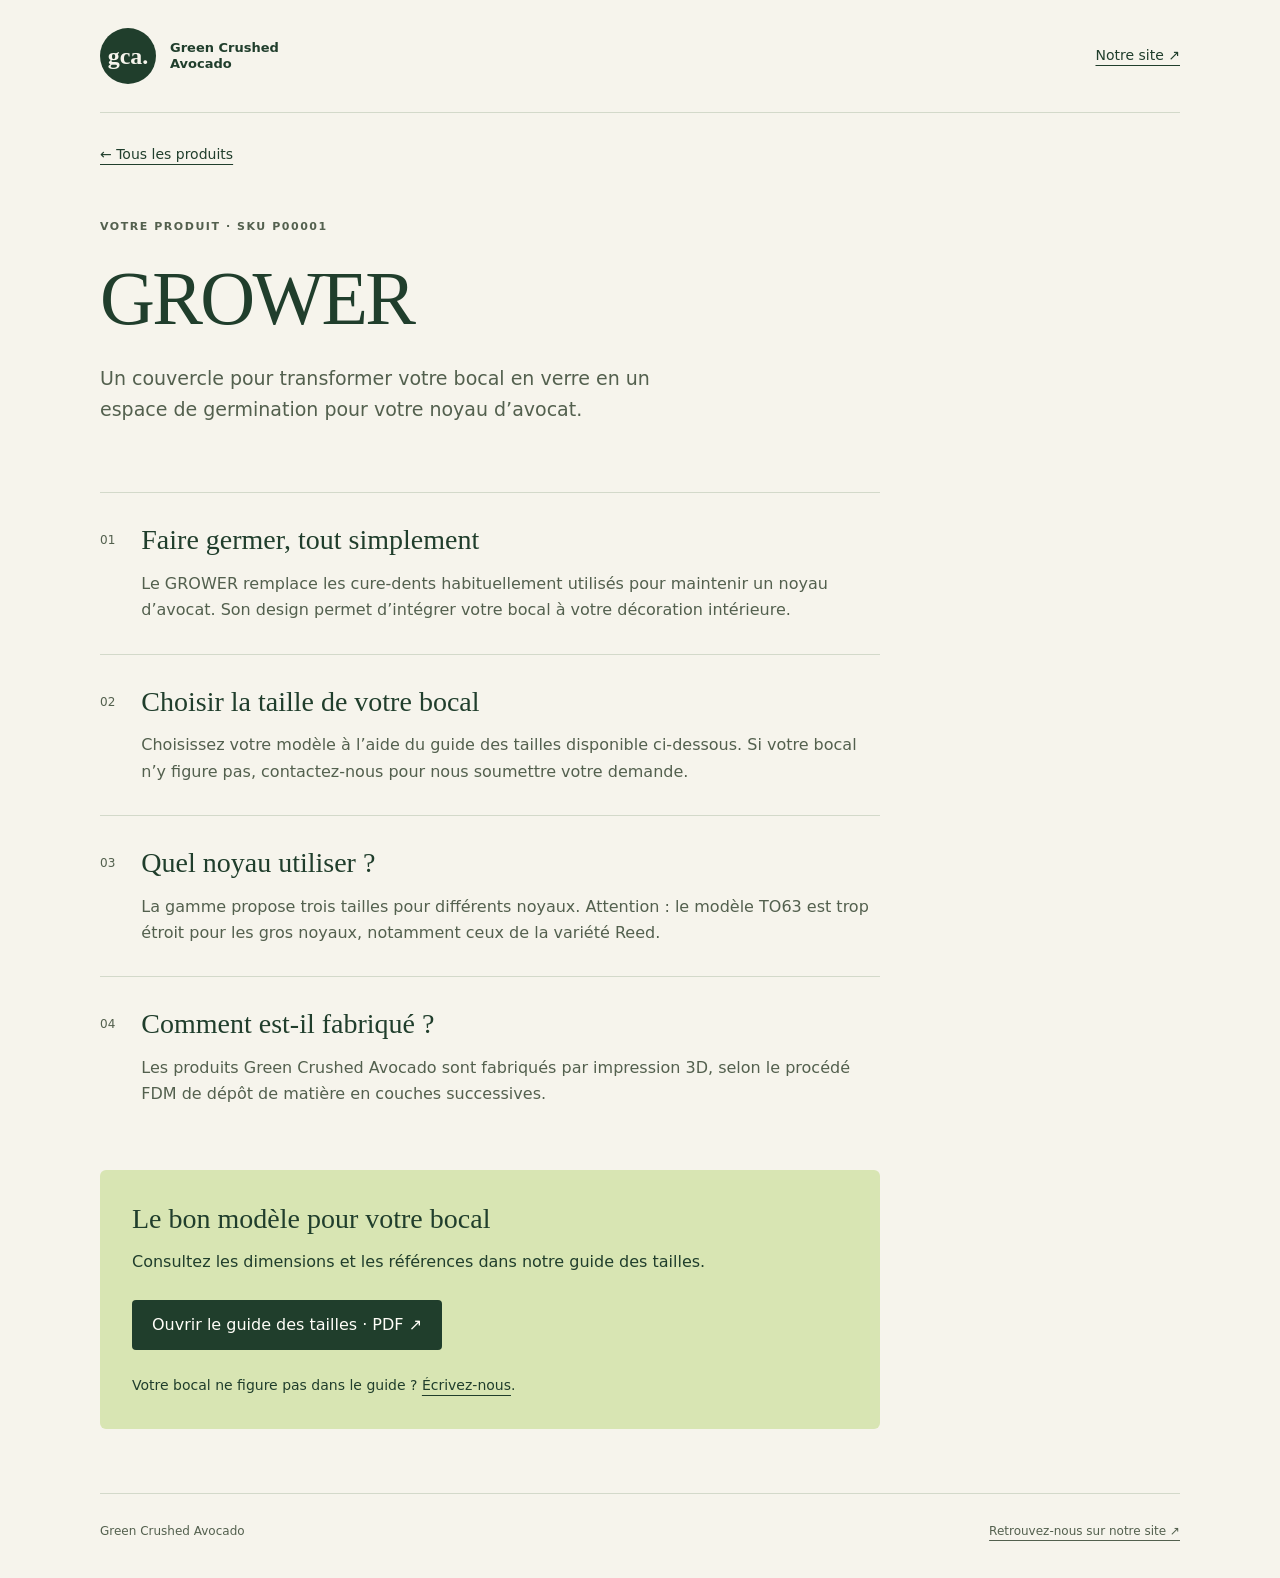
==== p00001/index.html @ f4dd9246 "Initial commit" ====
<!doctype html>
<html lang="fr">
<head>
  <meta charset="utf-8">
  <meta name="viewport" content="width=device-width, initial-scale=1">
  <meta name="description" content="Un couvercle pour transformer votre bocal en verre en un espace de germination pour votre noyau d’avocat.">
  <title>GROWER | Green Crushed Avocado</title>
  <link rel="stylesheet" href="../assets/style.css">
</head>
<body>
  <a class="skip" href="#contenu">Aller au contenu</a>
  <header class="header"><a class="brand" href="../index.html"><span class="brand-icon" aria-hidden="true">gca.</span><span>Green Crushed<br>Avocado</span></a><a class="site-link" href="https://greencrushedavocado.fr/">Notre site ↗</a></header>
  <main id="contenu"><a class="back" href="../index.html">← Tous les produits</a><section class="hero product-hero"><p class="eyebrow">Votre produit · SKU p00001</p><h1>GROWER</h1><p class="intro">Un couvercle pour transformer votre bocal en verre en un espace de germination pour votre noyau d’avocat.</p></section><div class="details"><section class="info"><span class="section-number" aria-hidden="true">01</span><div><h2>Faire germer, tout simplement</h2><p>Le GROWER remplace les cure-dents habituellement utilisés pour maintenir un noyau d’avocat. Son design permet d’intégrer votre bocal à votre décoration intérieure.</p></div></section>
<section class="info"><span class="section-number" aria-hidden="true">02</span><div><h2>Choisir la taille de votre bocal</h2><p>Choisissez votre modèle à l’aide du guide des tailles disponible ci-dessous. Si votre bocal n’y figure pas, contactez-nous pour nous soumettre votre demande.</p></div></section>
<section class="info"><span class="section-number" aria-hidden="true">03</span><div><h2>Quel noyau utiliser ?</h2><p>La gamme propose trois tailles pour différents noyaux. Attention : le modèle TO63 est trop étroit pour les gros noyaux, notamment ceux de la variété Reed.</p></div></section>
<section class="info"><span class="section-number" aria-hidden="true">04</span><div><h2>Comment est-il fabriqué ?</h2><p>Les produits Green Crushed Avocado sont fabriqués par impression 3D, selon le procédé FDM de dépôt de matière en couches successives.</p></div></section></div><aside class="help"><h2>Le bon modèle pour votre bocal</h2><p>Consultez les dimensions et les références dans notre guide des tailles.</p><a class="button" href="../assets/guide-des-tailles.pdf">Ouvrir le guide des tailles · PDF ↗</a><p class="contact">Votre bocal ne figure pas dans le guide ? <a href="mailto:greencrushedavocado@gmail.com">Écrivez-nous</a>.</p></aside></main>
  <footer><span>Green Crushed Avocado</span><a href="https://greencrushedavocado.fr/">Retrouvez-nous sur notre site ↗</a></footer>
</body>
</html>
---- assets/style.css ----
:root{--paper:#f6f4ec;--green:#203e2c;--muted:#53604e;--line:#d3d9ca;--accent:#d8e5b3;--white:#fffef8;color-scheme:light}
*{box-sizing:border-box}
body{margin:0;background:var(--paper);color:var(--green);font:16px/1.65 system-ui,-apple-system,BlinkMacSystemFont,"Segoe UI",sans-serif}
a{color:inherit;text-underline-offset:5px}
a:focus-visible{outline:3px solid var(--green);outline-offset:6px}
.header,main,footer{width:min(1080px,calc(100% - 48px));margin:auto}
.header{display:flex;justify-content:space-between;align-items:center;padding:28px 0;border-bottom:1px solid var(--line);gap:20px}
.brand{display:flex;align-items:center;gap:14px;text-decoration:none;font-size:13px;font-weight:650;line-height:1.25}
.brand-icon{display:grid;place-items:center;width:56px;height:56px;border-radius:50%;background:var(--green);color:var(--paper);font:bold 24px Georgia,serif}
.site-link{font-size:14px}
.hero{padding:72px 0 48px;max-width:780px}
.eyebrow{text-transform:uppercase;font-size:11px;letter-spacing:.14em;font-weight:700;color:var(--muted)}
h1{font:clamp(40px,6vw,76px)/1.08 Georgia,"Times New Roman",serif;letter-spacing:-.035em;margin:20px 0 24px;overflow-wrap:anywhere}
.intro{font-size:19px;color:var(--muted);max-width:570px}
.grid{display:grid;grid-template-columns:repeat(2,minmax(0,1fr));gap:20px;padding-bottom:72px}
.card{display:flex;flex-direction:column;background:var(--white);border:1px solid var(--line);border-radius:6px;padding:32px;text-decoration:none;transition:background .15s}
.card:hover{background:var(--accent)}
.card h2{font:30px/1.2 Georgia,serif;margin:22px 0 10px;overflow-wrap:anywhere}
.card p{color:var(--muted);margin:0 0 30px}
.card-link{margin-top:auto;border-top:1px solid var(--line);padding-top:18px;display:flex;justify-content:space-between;font-size:14px;font-weight:600;gap:12px}
.back{display:inline-block;margin-top:30px;font-size:14px}
.product-hero{padding-top:40px}
.product-photo{display:block;width:100%;max-height:520px;object-fit:contain;border-radius:6px;margin-top:32px;background:var(--white)}
.details{max-width:780px}
.info{display:flex;gap:26px;padding:30px 0;border-top:1px solid var(--line)}
.section-number{font-size:12px;color:var(--muted);padding-top:8px}
.info h2,.help h2{font:28px/1.2 Georgia,serif;margin:0 0 14px}
.info p{margin:0;white-space:pre-line;color:var(--muted)}
.help{max-width:780px;background:var(--accent);padding:32px;border-radius:6px;margin:32px 0 64px}
.help p{margin:0 0 24px}
.help .contact{font-size:14px;margin:24px 0 0}
.button{display:inline-block;background:var(--green);color:var(--white);padding:12px 20px;border-radius:4px;text-decoration:none}
footer{display:flex;justify-content:space-between;gap:20px;padding:28px 0 36px;border-top:1px solid var(--line);font-size:12px;color:var(--muted)}
.skip{position:absolute;top:8px;left:8px;padding:8px 16px;background:var(--white);transform:translateY(-150%)}
.skip:focus{transform:none}
@media(max-width:600px){.header,main,footer{width:calc(100% - 36px)}.header{padding:20px 0}.hero{padding:48px 0 32px}.grid{grid-template-columns:1fr;gap:14px;padding-bottom:48px}.card{padding:24px}.intro{font-size:17px}.product-hero{padding-top:28px}.info{gap:16px}.help{padding:24px}footer{flex-direction:column;gap:8px}}
@media(prefers-reduced-motion:reduce){.card{transition:none}}
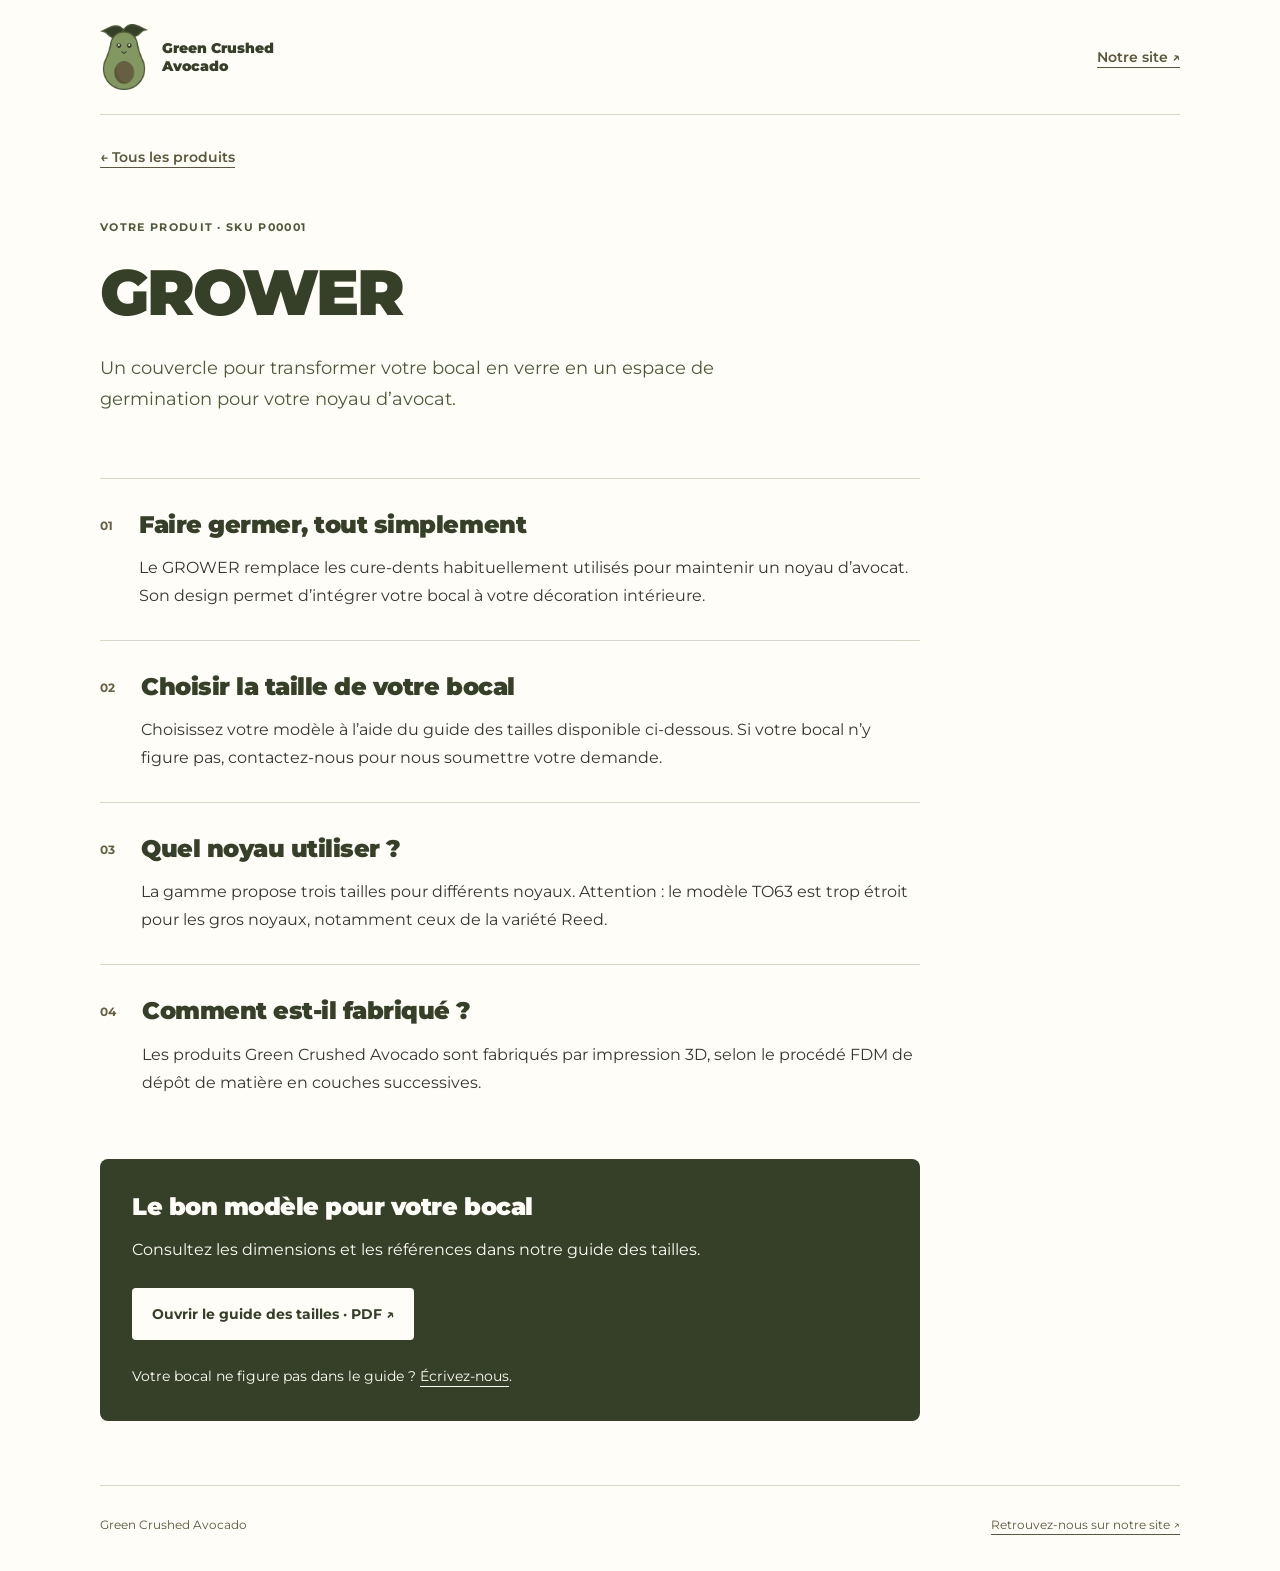
==== commit 9b7a74e6: "ajout charte graphique de GCA" ====
--- a/p00001/index.html
+++ b/p00001/index.html
@@ -4,12 +4,15 @@
   <meta charset="utf-8">
   <meta name="viewport" content="width=device-width, initial-scale=1">
   <meta name="description" content="Un couvercle pour transformer votre bocal en verre en un espace de germination pour votre noyau d’avocat.">
+  <meta name="theme-color" content="#364028">
   <title>GROWER | Green Crushed Avocado</title>
+  <link rel="icon" type="image/png" href="../assets/logo-gca.png">
+  <link rel="preload" href="../assets/fonts/montserrat-variable.ttf" as="font" type="font/ttf" crossorigin>
   <link rel="stylesheet" href="../assets/style.css">
 </head>
 <body>
   <a class="skip" href="#contenu">Aller au contenu</a>
-  <header class="header"><a class="brand" href="../index.html"><span class="brand-icon" aria-hidden="true">gca.</span><span>Green Crushed<br>Avocado</span></a><a class="site-link" href="https://greencrushedavocado.fr/">Notre site ↗</a></header>
+  <header class="header"><a class="brand" href="../index.html"><img class="brand-logo" src="../assets/logo-gca.png" alt="" width="48" height="66"><span>Green Crushed<br>Avocado</span></a><a class="site-link" href="https://greencrushedavocado.fr/">Notre site ↗</a></header>
   <main id="contenu"><a class="back" href="../index.html">← Tous les produits</a><section class="hero product-hero"><p class="eyebrow">Votre produit · SKU p00001</p><h1>GROWER</h1><p class="intro">Un couvercle pour transformer votre bocal en verre en un espace de germination pour votre noyau d’avocat.</p></section><div class="details"><section class="info"><span class="section-number" aria-hidden="true">01</span><div><h2>Faire germer, tout simplement</h2><p>Le GROWER remplace les cure-dents habituellement utilisés pour maintenir un noyau d’avocat. Son design permet d’intégrer votre bocal à votre décoration intérieure.</p></div></section>
 <section class="info"><span class="section-number" aria-hidden="true">02</span><div><h2>Choisir la taille de votre bocal</h2><p>Choisissez votre modèle à l’aide du guide des tailles disponible ci-dessous. Si votre bocal n’y figure pas, contactez-nous pour nous soumettre votre demande.</p></div></section>
 <section class="info"><span class="section-number" aria-hidden="true">03</span><div><h2>Quel noyau utiliser ?</h2><p>La gamme propose trois tailles pour différents noyaux. Attention : le modèle TO63 est trop étroit pour les gros noyaux, notamment ceux de la variété Reed.</p></div></section>
--- a/assets/style.css
+++ b/assets/style.css
@@ -1,37 +1,137 @@
-:root{--paper:#f6f4ec;--green:#203e2c;--muted:#53604e;--line:#d3d9ca;--accent:#d8e5b3;--white:#fffef8;color-scheme:light}
-*{box-sizing:border-box}
-body{margin:0;background:var(--paper);color:var(--green);font:16px/1.65 system-ui,-apple-system,BlinkMacSystemFont,"Segoe UI",sans-serif}
-a{color:inherit;text-underline-offset:5px}
-a:focus-visible{outline:3px solid var(--green);outline-offset:6px}
-.header,main,footer{width:min(1080px,calc(100% - 48px));margin:auto}
-.header{display:flex;justify-content:space-between;align-items:center;padding:28px 0;border-bottom:1px solid var(--line);gap:20px}
-.brand{display:flex;align-items:center;gap:14px;text-decoration:none;font-size:13px;font-weight:650;line-height:1.25}
-.brand-icon{display:grid;place-items:center;width:56px;height:56px;border-radius:50%;background:var(--green);color:var(--paper);font:bold 24px Georgia,serif}
-.site-link{font-size:14px}
-.hero{padding:72px 0 48px;max-width:780px}
-.eyebrow{text-transform:uppercase;font-size:11px;letter-spacing:.14em;font-weight:700;color:var(--muted)}
-h1{font:clamp(40px,6vw,76px)/1.08 Georgia,"Times New Roman",serif;letter-spacing:-.035em;margin:20px 0 24px;overflow-wrap:anywhere}
-.intro{font-size:19px;color:var(--muted);max-width:570px}
-.grid{display:grid;grid-template-columns:repeat(2,minmax(0,1fr));gap:20px;padding-bottom:72px}
-.card{display:flex;flex-direction:column;background:var(--white);border:1px solid var(--line);border-radius:6px;padding:32px;text-decoration:none;transition:background .15s}
-.card:hover{background:var(--accent)}
-.card h2{font:30px/1.2 Georgia,serif;margin:22px 0 10px;overflow-wrap:anywhere}
-.card p{color:var(--muted);margin:0 0 30px}
-.card-link{margin-top:auto;border-top:1px solid var(--line);padding-top:18px;display:flex;justify-content:space-between;font-size:14px;font-weight:600;gap:12px}
-.back{display:inline-block;margin-top:30px;font-size:14px}
-.product-hero{padding-top:40px}
-.product-photo{display:block;width:100%;max-height:520px;object-fit:contain;border-radius:6px;margin-top:32px;background:var(--white)}
-.details{max-width:780px}
-.info{display:flex;gap:26px;padding:30px 0;border-top:1px solid var(--line)}
-.section-number{font-size:12px;color:var(--muted);padding-top:8px}
-.info h2,.help h2{font:28px/1.2 Georgia,serif;margin:0 0 14px}
-.info p{margin:0;white-space:pre-line;color:var(--muted)}
-.help{max-width:780px;background:var(--accent);padding:32px;border-radius:6px;margin:32px 0 64px}
-.help p{margin:0 0 24px}
-.help .contact{font-size:14px;margin:24px 0 0}
-.button{display:inline-block;background:var(--green);color:var(--white);padding:12px 20px;border-radius:4px;text-decoration:none}
-footer{display:flex;justify-content:space-between;gap:20px;padding:28px 0 36px;border-top:1px solid var(--line);font-size:12px;color:var(--muted)}
-.skip{position:absolute;top:8px;left:8px;padding:8px 16px;background:var(--white);transform:translateY(-150%)}
-.skip:focus{transform:none}
-@media(max-width:600px){.header,main,footer{width:calc(100% - 36px)}.header{padding:20px 0}.hero{padding:48px 0 32px}.grid{grid-template-columns:1fr;gap:14px;padding-bottom:48px}.card{padding:24px}.intro{font-size:17px}.product-hero{padding-top:28px}.info{gap:16px}.help{padding:24px}footer{flex-direction:column;gap:8px}}
-@media(prefers-reduced-motion:reduce){.card{transition:none}}
+/* Charte Green Crushed Avocado : Montserrat Black (900) et Montserrat. */
+@font-face {
+  font-family: "Montserrat";
+  src: url("fonts/montserrat-variable.ttf") format("truetype");
+  font-style: normal;
+  font-weight: 100 900;
+  font-display: swap;
+}
+
+:root {
+  --green-dark: #364028;
+  --green: #4D5A39;
+  --green-mid: #6E8050;
+  --green-light: #83985F;
+  --ink: #363630;
+  --olive-dark: #5C573B;
+  --olive: #666042;
+  --cream: #FFFDF8;
+  --line: rgb(131 152 95 / 35%);
+  --tint: rgb(131 152 95 / 9%);
+  --font: "Montserrat", Arial, sans-serif;
+  color-scheme: light;
+}
+
+* { box-sizing: border-box; }
+body {
+  margin: 0;
+  background: var(--cream);
+  color: var(--ink);
+  font: 400 16px/1.75 var(--font);
+}
+a { color: inherit; text-underline-offset: 5px; }
+a:focus-visible { outline: 3px solid var(--green-dark); outline-offset: 6px; }
+.header, main, footer { width: min(1080px, calc(100% - 48px)); margin: auto; }
+.header {
+  display: flex;
+  justify-content: space-between;
+  align-items: center;
+  padding: 24px 0;
+  border-bottom: 1px solid var(--line);
+  gap: 20px;
+}
+.brand {
+  display: flex;
+  align-items: center;
+  gap: 14px;
+  color: var(--green-dark);
+  text-decoration: none;
+  font-size: 14px;
+  font-weight: 900;
+  line-height: 1.3;
+}
+.brand-logo { display: block; width: 48px; height: 66px; object-fit: contain; flex-shrink: 0; }
+.site-link { font-size: 14px; font-weight: 600; color: var(--olive-dark); }
+.hero { padding: 64px 0 44px; max-width: 900px; }
+.eyebrow {
+  text-transform: uppercase;
+  font-size: 11px;
+  letter-spacing: .12em;
+  font-weight: 700;
+  color: var(--green);
+}
+h1, h2 { color: var(--green-dark); font-family: var(--font); font-weight: 900; }
+h1 {
+  font-size: clamp(32px, 5.8vw, 64px);
+  line-height: 1.12;
+  letter-spacing: -.035em;
+  margin: 20px 0 24px;
+  overflow-wrap: anywhere;
+}
+.intro { font-size: 18px; color: var(--green); max-width: 650px; }
+.grid { display: grid; grid-template-columns: repeat(2, minmax(0, 1fr)); gap: 20px; padding-bottom: 64px; }
+.card {
+  display: flex;
+  flex-direction: column;
+  border: 1px solid var(--line);
+  border-top: 5px solid var(--green);
+  border-radius: 8px;
+  padding: 30px;
+  text-decoration: none;
+  transition: background .15s, border-color .15s;
+}
+.card:nth-child(2) { border-top-color: var(--green-mid); }
+.card:nth-child(3) { border-top-color: var(--olive-dark); }
+.card:nth-child(4) { border-top-color: var(--olive); }
+.card:hover { background: var(--tint); border-color: var(--green-light); }
+.card h2 { font-size: clamp(24px, 3vw, 30px); line-height: 1.2; letter-spacing: -.025em; margin: 22px 0 14px; overflow-wrap: anywhere; }
+.card p { margin: 0 0 30px; }
+.card-link {
+  margin-top: auto;
+  border-top: 1px solid var(--line);
+  padding-top: 18px;
+  display: flex;
+  justify-content: space-between;
+  font-size: 14px;
+  font-weight: 700;
+  color: var(--green-dark);
+  gap: 12px;
+}
+.back { display: inline-block; margin-top: 30px; font-size: 14px; font-weight: 600; color: var(--olive-dark); }
+.product-hero { padding-top: 36px; }
+.product-photo { display: block; width: 100%; max-height: 520px; object-fit: contain; border-radius: 8px; margin-top: 32px; }
+.details { max-width: 820px; }
+.info { display: flex; gap: 26px; padding: 30px 0; border-top: 1px solid var(--line); }
+.info > div { min-width: 0; }
+.section-number { font-size: 12px; font-weight: 700; color: var(--olive); padding-top: 6px; }
+.info h2, .help h2 { font-size: 24px; line-height: 1.3; letter-spacing: -.02em; margin: 0 0 14px; }
+.info p { margin: 0; white-space: pre-line; }
+.help { max-width: 820px; background: var(--green-dark); color: var(--cream); padding: 32px; border-radius: 8px; margin: 32px 0 64px; }
+.help h2 { color: var(--cream); }
+.help p { margin: 0 0 24px; }
+.help .contact { font-size: 14px; margin: 24px 0 0; }
+.help a:focus-visible { outline-color: var(--cream); }
+.button { display: inline-block; background: var(--cream); color: var(--green-dark); font-size: 14px; font-weight: 700; padding: 14px 20px; border-radius: 4px; text-decoration: none; }
+.button:hover { text-decoration: underline; }
+footer { display: flex; justify-content: space-between; gap: 20px; padding: 28px 0 36px; border-top: 1px solid var(--line); font-size: 12px; color: var(--olive-dark); }
+.skip { position: absolute; top: 8px; left: 8px; padding: 8px 16px; background: var(--cream); z-index: 1; transform: translateY(-150%); }
+.skip:focus { transform: none; }
+
+@media (max-width: 600px) {
+  .header, main, footer { width: calc(100% - 36px); }
+  .header { padding: 18px 0; gap: 12px; }
+  .brand { gap: 10px; font-size: 12px; }
+  .brand-logo { width: 38px; height: 52px; }
+  .site-link { font-size: 12px; }
+  .hero { padding: 44px 0 30px; }
+  .grid { grid-template-columns: 1fr; gap: 14px; padding-bottom: 48px; }
+  .card { padding: 24px; }
+  .intro { font-size: 16px; }
+  .product-hero { padding-top: 28px; }
+  .info { gap: 16px; }
+  .info h2, .help h2 { font-size: 21px; }
+  .help { padding: 24px; }
+  footer { flex-direction: column; gap: 8px; }
+}
+@media (max-width: 360px) { h1 { font-size: 28px; } .card { padding: 20px; } }
+@media (prefers-reduced-motion: reduce) { .card { transition: none; } }
